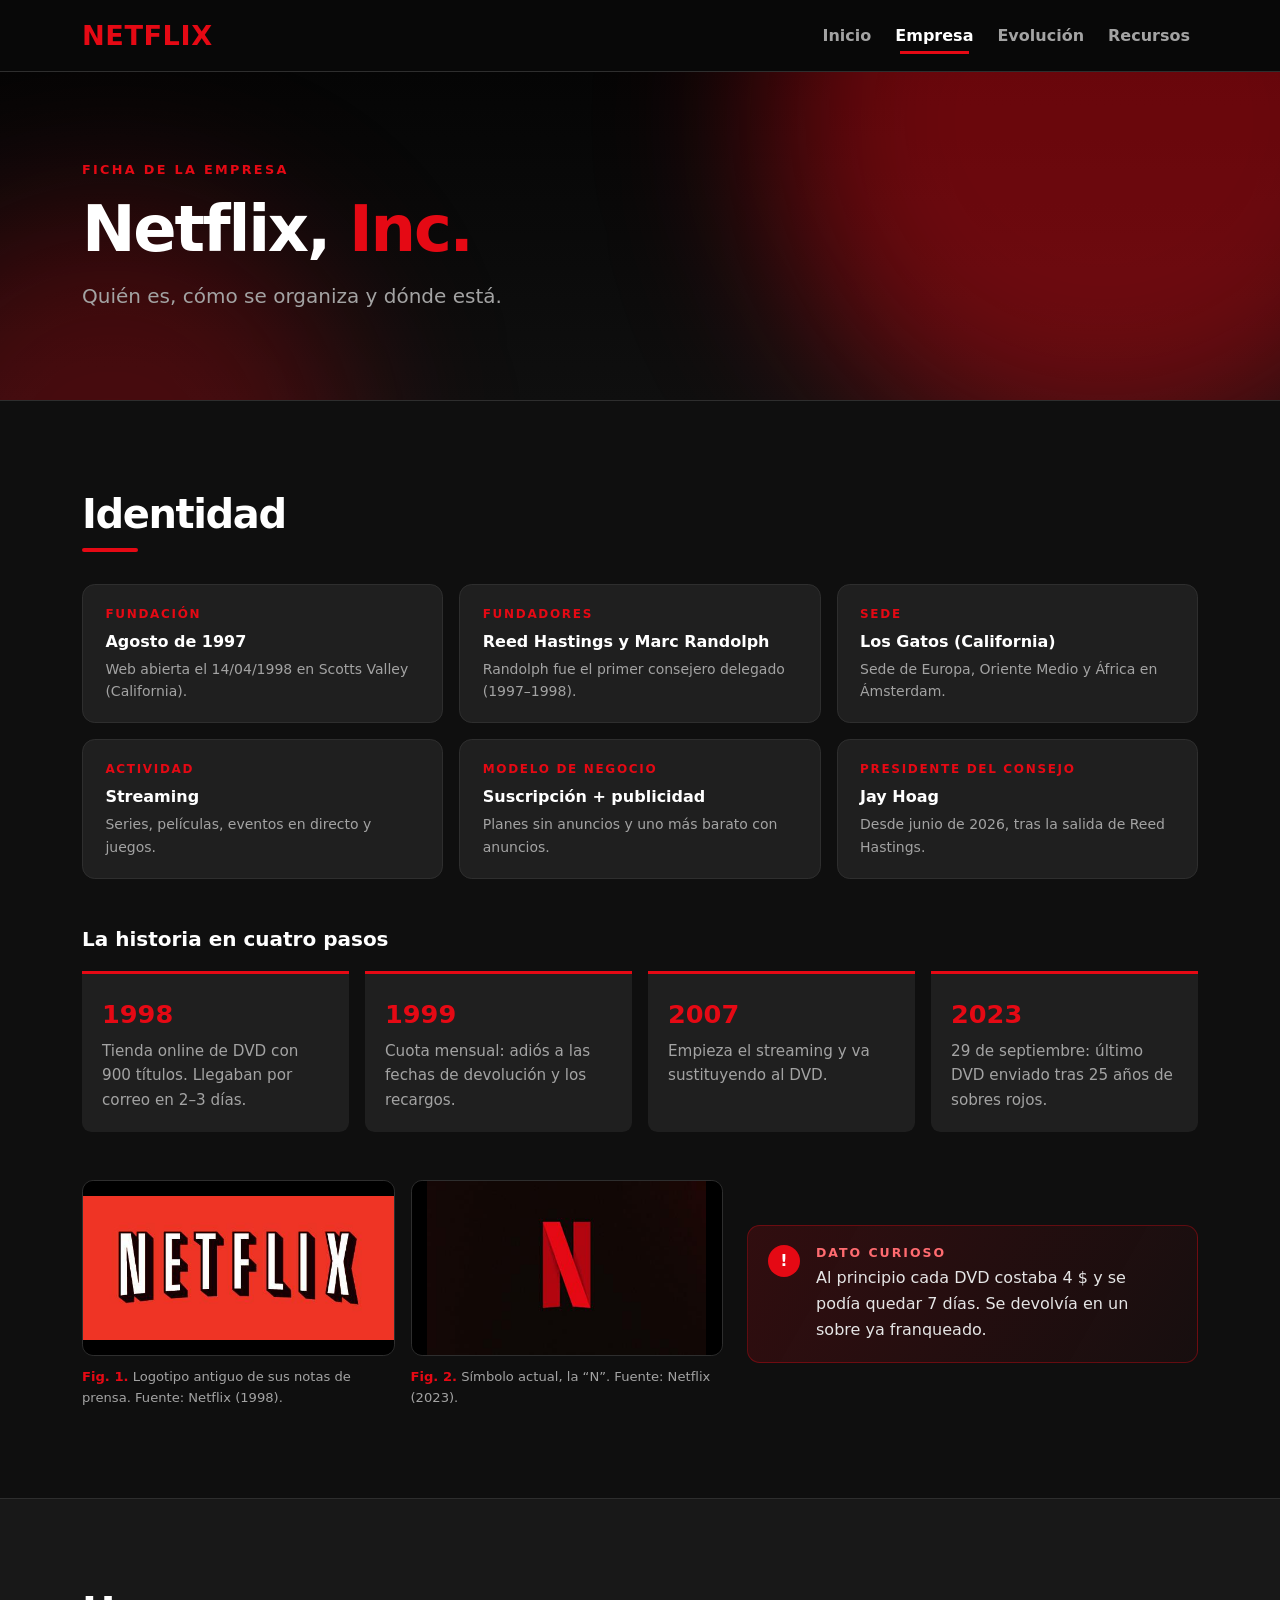
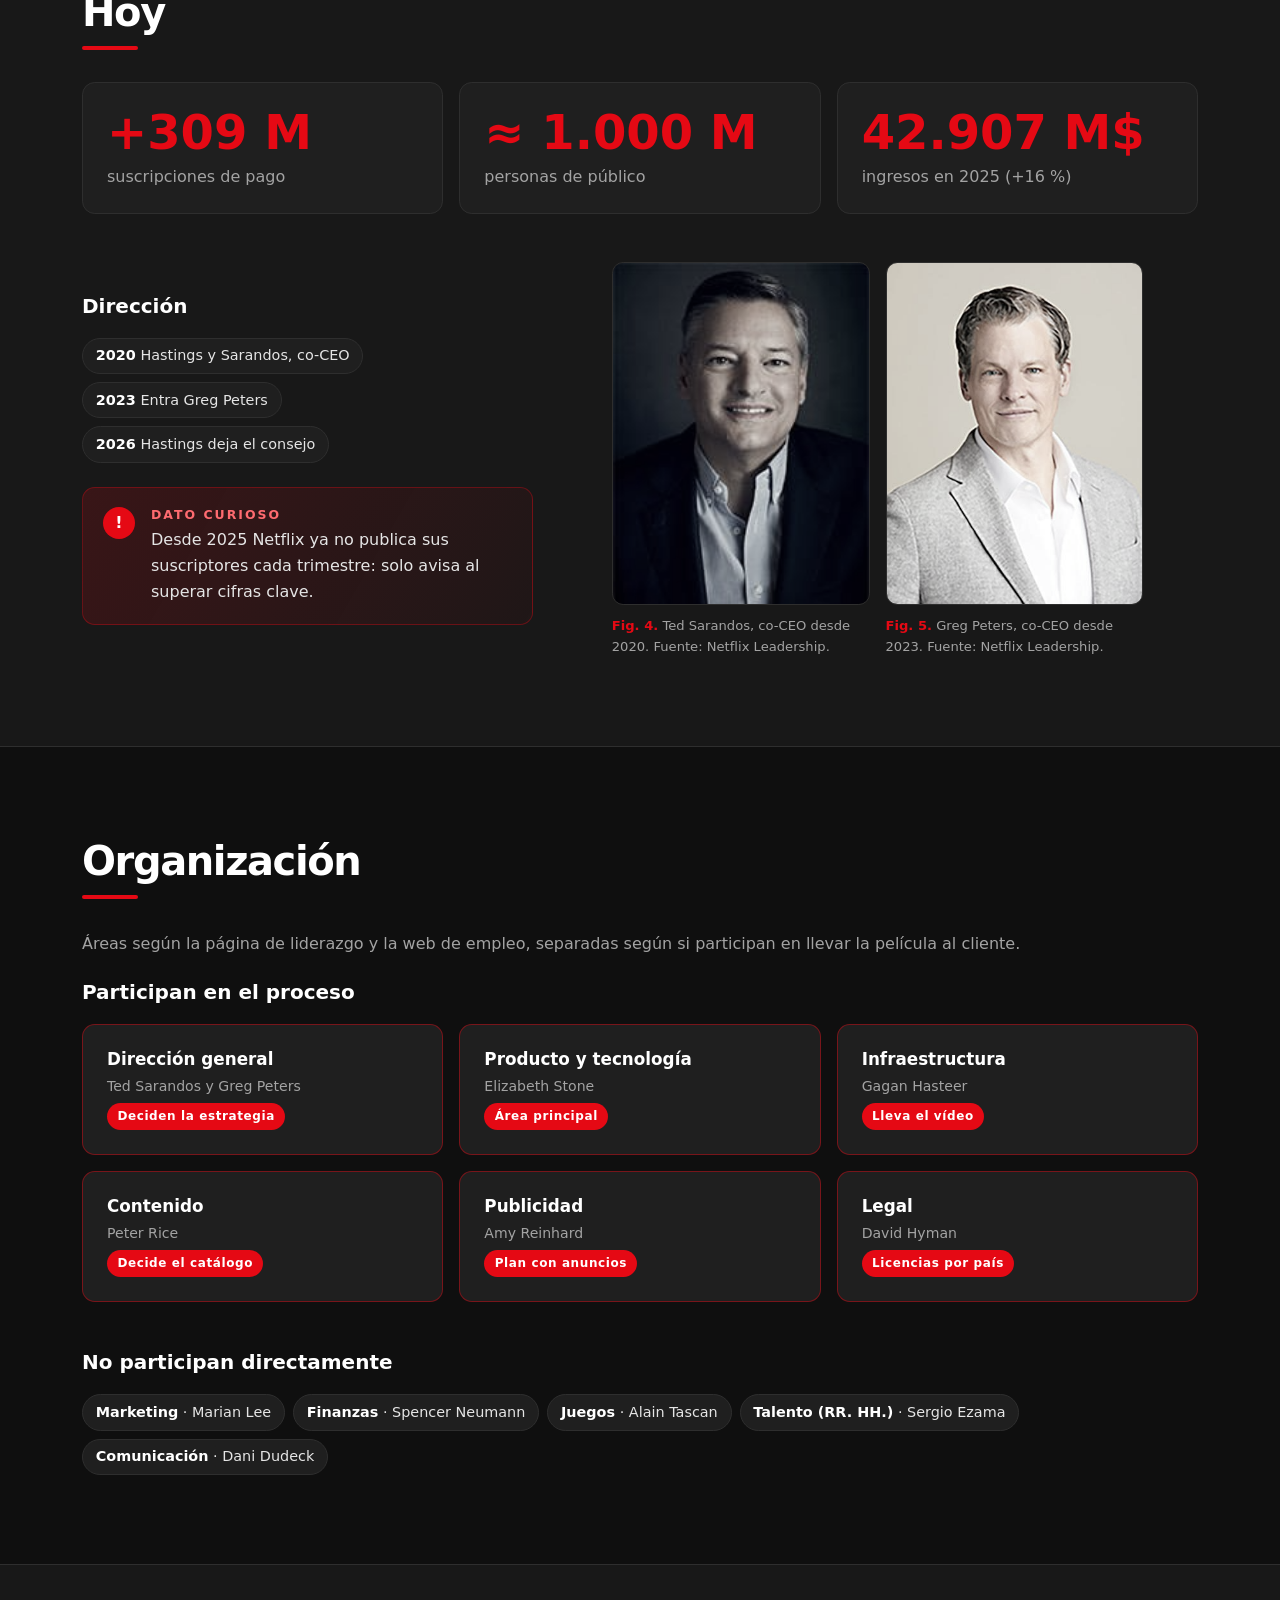
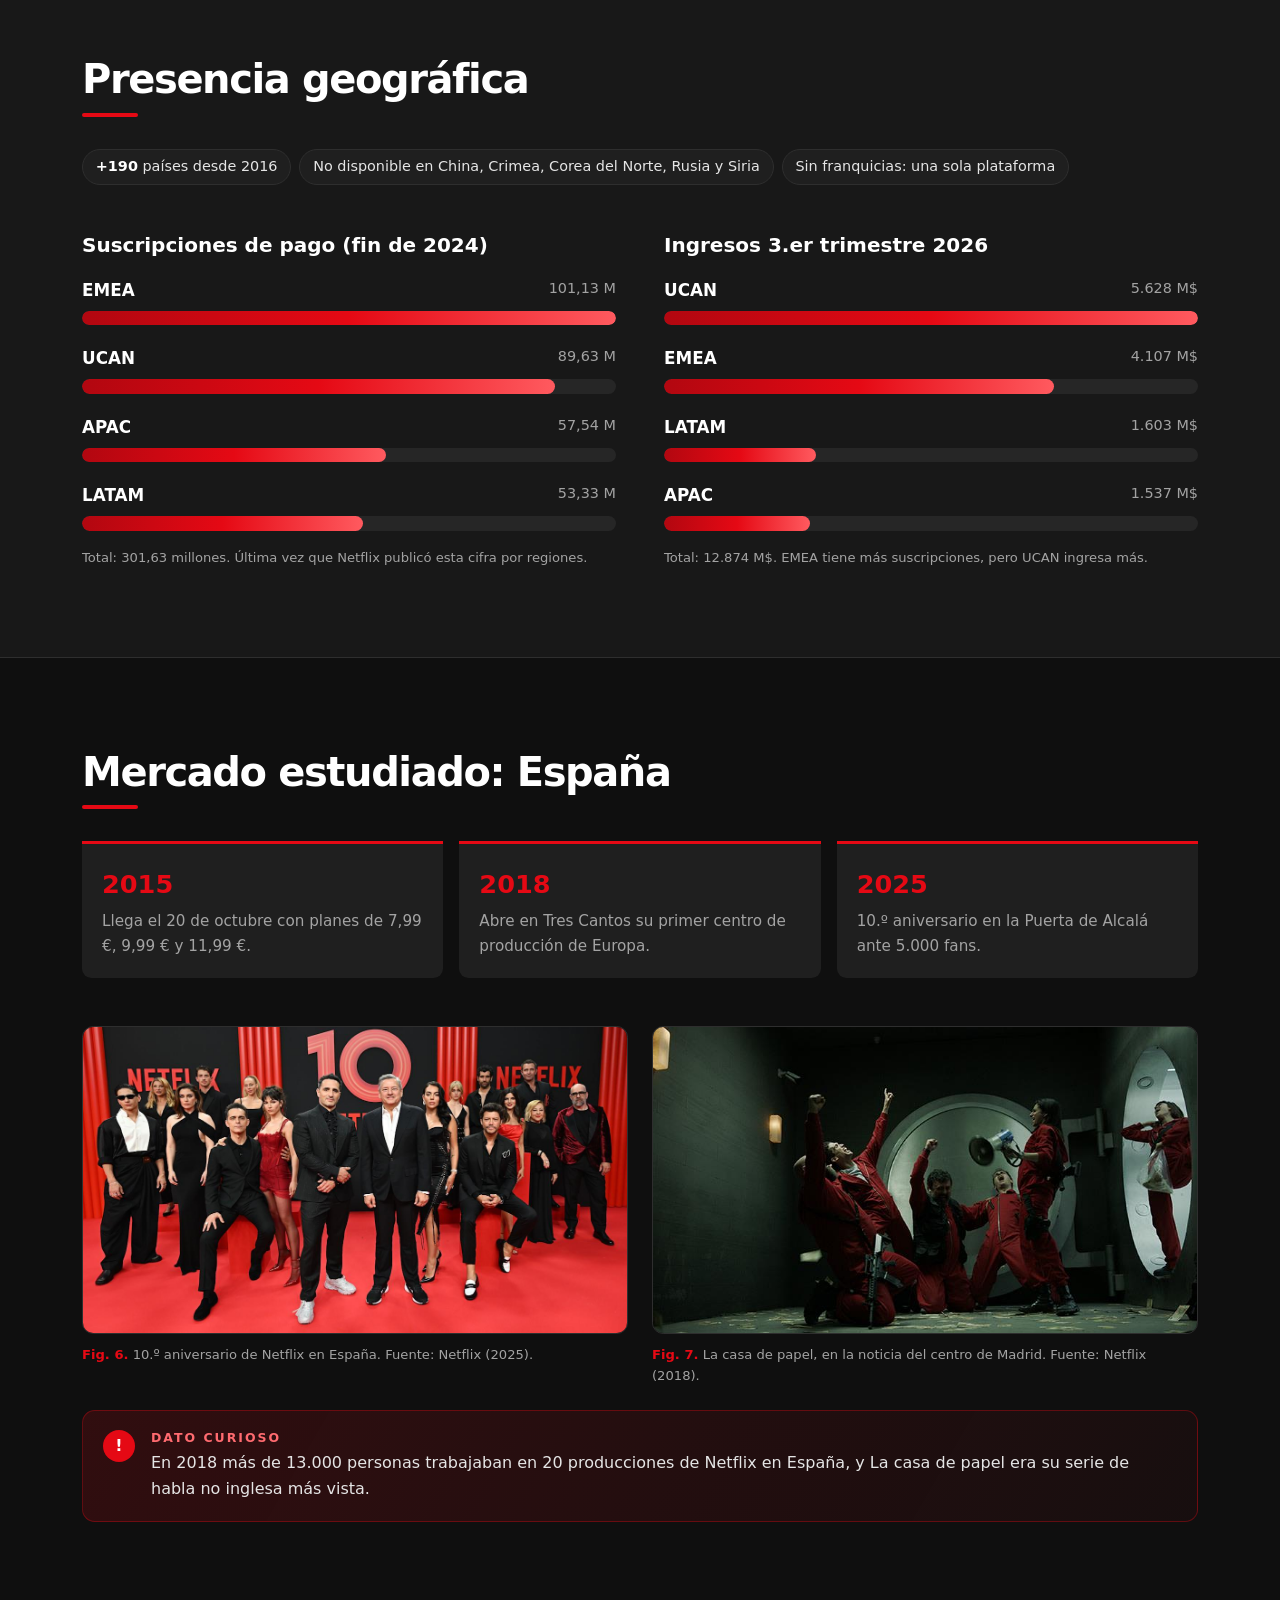
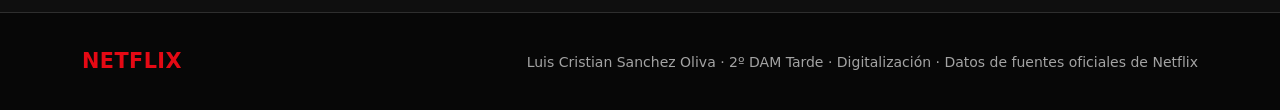
==== empresa.html @ 8fac9ffc "Web estática de Netflix: del DVD al streaming Sustituye la demo por una web de cuatro páginas (Inici" ====
<!doctype html>
<html lang="es" data-bs-theme="dark">
<head>
  <meta charset="utf-8">
  <meta name="viewport" content="width=device-width, initial-scale=1">
  <meta name="description" content="Ficha de la empresa Netflix: identidad, historia, organización y presencia geográfica.">
  <title>Empresa | Netflix: del DVD al streaming</title>
  <link rel="icon" href="data:image/svg+xml,%3Csvg xmlns='http://www.w3.org/2000/svg' viewBox='0 0 32 32'%3E%3Crect width='32' height='32' rx='6' fill='%23141414'/%3E%3Cpath d='M9 5h5l4 12V5h5v22h-5l-4-12v12H9z' fill='%23e50914'/%3E%3C/svg%3E">
  <script>document.documentElement.classList.add("js");</script>
  <link href="https://cdn.jsdelivr.net/npm/bootstrap@5.3.9/dist/css/bootstrap.min.css"
        rel="stylesheet" integrity="sha384-yEPZ7jP9S0QKiUQ0m3jjsO4ProIW7wvR9gXkI7JOGa2XVsw53Yke2bsdkBbjmmiX"
        crossorigin="anonymous">
  <link rel="stylesheet" href="css/style.css">
</head>
<body class="d-flex flex-column min-vh-100">
  <a class="visually-hidden-focusable skip-link" href="#contenido">Saltar al contenido</a>

  <nav class="navbar navbar-expand-md fixed-top site-nav" aria-label="Navegación principal">
    <div class="container">
      <a class="navbar-brand brand" href="index.html">Netflix</a>
      <button class="navbar-toggler" type="button" data-bs-toggle="collapse"
              data-bs-target="#menuPrincipal" aria-controls="menuPrincipal"
              aria-expanded="false" aria-label="Mostrar u ocultar la navegación">
        <span class="navbar-toggler-icon"></span>
      </button>
      <div class="collapse navbar-collapse" id="menuPrincipal">
        <ul class="navbar-nav ms-auto gap-md-2">
          <li class="nav-item"><a class="nav-link" href="index.html">Inicio</a></li>
          <li class="nav-item"><a class="nav-link active" href="empresa.html" aria-current="page">Empresa</a></li>
          <li class="nav-item"><a class="nav-link" href="evolucion.html">Evolución</a></li>
          <li class="nav-item"><a class="nav-link" href="recursos.html">Recursos</a></li>
        </ul>
      </div>
    </div>
  </nav>

  <main id="contenido" tabindex="-1">
    <section class="hero hero-sm" aria-labelledby="titulo-empresa">
      <div class="container">
        <p class="eyebrow mb-3 anim">Ficha de la empresa</p>
        <h1 id="titulo-empresa" class="page-title anim">Netflix, <span>Inc.</span></h1>
        <p class="intro mt-3 mb-0 anim">Quién es, cómo se organiza y dónde está.</p>
      </div>
    </section>

    <section class="section-space" aria-labelledby="titulo-identidad">
      <div class="container">
        <h2 id="titulo-identidad" class="section-title reveal">Identidad</h2>
        <dl class="ficha mb-5">
          <div class="tarjeta reveal"><dt>Fundación</dt><dd>Agosto de 1997<small>Web abierta el 14/04/1998 en Scotts Valley (California).</small></dd></div>
          <div class="tarjeta reveal" style="--d: .08s"><dt>Fundadores</dt><dd>Reed Hastings y Marc Randolph<small>Randolph fue el primer consejero delegado (1997–1998).</small></dd></div>
          <div class="tarjeta reveal" style="--d: .16s"><dt>Sede</dt><dd>Los Gatos (California)<small>Sede de Europa, Oriente Medio y África en Ámsterdam.</small></dd></div>
          <div class="tarjeta reveal"><dt>Actividad</dt><dd>Streaming<small>Series, películas, eventos en directo y juegos.</small></dd></div>
          <div class="tarjeta reveal" style="--d: .08s"><dt>Modelo de negocio</dt><dd>Suscripción + publicidad<small>Planes sin anuncios y uno más barato con anuncios.</small></dd></div>
          <div class="tarjeta reveal" style="--d: .16s"><dt>Presidente del consejo</dt><dd>Jay Hoag<small>Desde junio de 2026, tras la salida de Reed Hastings.</small></dd></div>
        </dl>

        <h3 class="subtitulo reveal">La historia en cuatro pasos</h3>
        <ol class="pasos mb-5">
          <li class="reveal"><span class="anio">1998</span><p>Tienda online de DVD con 900 títulos. Llegaban por correo en 2–3 días.</p></li>
          <li class="reveal" style="--d: .1s"><span class="anio">1999</span><p>Cuota mensual: adiós a las fechas de devolución y los recargos.</p></li>
          <li class="reveal" style="--d: .2s"><span class="anio">2007</span><p>Empieza el streaming y va sustituyendo al DVD.</p></li>
          <li class="reveal" style="--d: .3s"><span class="anio">2023</span><p>29 de septiembre: último DVD enviado tras 25 años de sobres rojos.</p></li>
        </ol>

        <div class="row g-4 align-items-center">
          <div class="col-md-7 reveal izq">
            <div class="row g-3">
              <div class="col-6">
                <figure class="figura contener">
                  <div class="marco"><img src="img/logo-antiguo.jpg" width="554" height="257" alt="Logotipo antiguo de Netflix con letras blancas sobre fondo rojo"></div>
                  <figcaption><strong>Fig. 1.</strong> Logotipo antiguo de sus notas de prensa. Fuente: Netflix (1998).</figcaption>
                </figure>
              </div>
              <div class="col-6">
                <figure class="figura contener">
                  <div class="marco"><img src="img/simbolo-n.jpg" width="480" height="300" alt="Símbolo actual de Netflix: una N roja sobre fondo negro"></div>
                  <figcaption><strong>Fig. 2.</strong> Símbolo actual, la “N”. Fuente: Netflix (2023).</figcaption>
                </figure>
              </div>
            </div>
          </div>
          <div class="col-md-5 reveal der">
            <aside class="dato-curioso" aria-labelledby="titulo-curioso-1">
              <h3 id="titulo-curioso-1">Dato curioso</h3>
              <p>Al principio cada DVD costaba 4 $ y se podía quedar 7 días. Se devolvía en un sobre ya franqueado.</p>
            </aside>
          </div>
        </div>
      </div>
    </section>

    <section class="section-space section-alt" aria-labelledby="titulo-hoy">
      <div class="container">
        <h2 id="titulo-hoy" class="section-title reveal">Hoy</h2>
        <div class="row row-cols-1 row-cols-sm-3 g-3 mb-5">
          <div class="col reveal"><div class="tarjeta"><span class="cifra" data-count="325" data-prefix="+" data-suffix=" M">+325 M</span><p class="cifra-texto">suscripciones de pago</p></div></div>
          <div class="col reveal" style="--d: .1s"><div class="tarjeta"><span class="cifra">≈ 1.000 M</span><p class="cifra-texto">personas de público</p></div></div>
          <div class="col reveal" style="--d: .2s"><div class="tarjeta"><span class="cifra" data-count="45200" data-suffix=" M$">45.200 M$</span><p class="cifra-texto">ingresos en 2025 (+16 %)</p></div></div>
        </div>

        <div class="row g-4 align-items-center">
          <div class="col-lg-5 reveal izq">
            <h3 class="subtitulo">Dirección</h3>
            <ul class="chips my-3">
              <li><strong>2020</strong> Hastings y Sarandos, co-CEO</li>
              <li><strong>2023</strong> Entra Greg Peters</li>
              <li><strong>2026</strong> Hastings deja el consejo</li>
            </ul>
            <aside class="dato-curioso mt-4" aria-labelledby="titulo-curioso-2">
              <h3 id="titulo-curioso-2">Dato curioso</h3>
              <p>Desde 2025 Netflix ya no publica sus suscriptores cada trimestre: solo avisa al superar cifras clave.</p>
            </aside>
          </div>
          <div class="col-lg-7">
            <div class="row g-3 justify-content-center">
              <div class="col-6 col-sm-5 reveal zoom">
                <figure class="figura retrato">
                  <div class="marco"><img src="img/ted-sarandos.jpg" width="180" height="250" alt="Retrato de Ted Sarandos"></div>
                  <figcaption><strong>Fig. 4.</strong> Ted Sarandos, co-CEO desde 2020. Fuente: Netflix Leadership.</figcaption>
                </figure>
              </div>
              <div class="col-6 col-sm-5 reveal zoom" style="--d: .15s">
                <figure class="figura retrato">
                  <div class="marco"><img src="img/greg-peters.jpg" width="400" height="600" alt="Retrato de Greg Peters"></div>
                  <figcaption><strong>Fig. 5.</strong> Greg Peters, co-CEO desde 2023. Fuente: Netflix Leadership.</figcaption>
                </figure>
              </div>
            </div>
          </div>
        </div>
      </div>
    </section>

    <section class="section-space" aria-labelledby="titulo-organizacion">
      <div class="container">
        <h2 id="titulo-organizacion" class="section-title reveal">Organización</h2>
        <p class="texto-suave mb-4 reveal">Áreas según la página de liderazgo y la web de empleo, separadas según si participan en llevar la película al cliente.</p>
        <h3 class="subtitulo reveal">Participan en el proceso</h3>
        <div class="row row-cols-1 row-cols-sm-2 row-cols-lg-3 g-3 mb-5">
          <div class="col reveal"><div class="tarjeta area participa"><h3>Dirección general</h3><p class="persona">Ted Sarandos y Greg Peters</p><span class="badge-si">Deciden la estrategia</span></div></div>
          <div class="col reveal" style="--d: .08s"><div class="tarjeta area participa"><h3>Producto y tecnología</h3><p class="persona">Elizabeth Stone</p><span class="badge-si">Área principal</span></div></div>
          <div class="col reveal" style="--d: .16s"><div class="tarjeta area participa"><h3>Infraestructura</h3><p class="persona">Gagan Hasteer</p><span class="badge-si">Lleva el vídeo</span></div></div>
          <div class="col reveal"><div class="tarjeta area participa"><h3>Contenido</h3><p class="persona">Peter Rice</p><span class="badge-si">Decide el catálogo</span></div></div>
          <div class="col reveal" style="--d: .08s"><div class="tarjeta area participa"><h3>Publicidad</h3><p class="persona">Amy Reinhard</p><span class="badge-si">Plan con anuncios</span></div></div>
          <div class="col reveal" style="--d: .16s"><div class="tarjeta area participa"><h3>Legal</h3><p class="persona">David Hyman</p><span class="badge-si">Licencias por país</span></div></div>
        </div>
        <h3 class="subtitulo reveal">No participan directamente</h3>
        <ul class="chips reveal">
          <li><strong>Marketing</strong> · Marian Lee</li>
          <li><strong>Finanzas</strong> · Spencer Neumann</li>
          <li><strong>Juegos</strong> · Alain Tascan</li>
          <li><strong>Talento (RR. HH.)</strong> · Sergio Ezama</li>
          <li><strong>Comunicación</strong> · Dani Dudeck</li>
        </ul>
      </div>
    </section>

    <section class="section-space section-alt" aria-labelledby="titulo-presencia">
      <div class="container">
        <h2 id="titulo-presencia" class="section-title reveal">Presencia geográfica</h2>
        <ul class="chips mb-5 reveal">
          <li><strong>+190</strong> países desde 2016</li>
          <li>No disponible en China, Crimea, Corea del Norte, Rusia y Siria</li>
          <li>Sin franquicias: una sola plataforma</li>
        </ul>

        <div class="row g-5">
          <div class="col-lg-6 reveal">
            <h3 class="subtitulo">Suscripciones de pago (fin de 2024)</h3>
            <div class="barras">
              <div><div class="barra-top"><strong>EMEA</strong><span>101,13 M</span></div><div class="barra"><span class="barra-fill" style="--w: 100%"></span></div></div>
              <div><div class="barra-top"><strong>UCAN</strong><span>89,63 M</span></div><div class="barra"><span class="barra-fill" style="--w: 88.6%"></span></div></div>
              <div><div class="barra-top"><strong>APAC</strong><span>57,54 M</span></div><div class="barra"><span class="barra-fill" style="--w: 56.9%"></span></div></div>
              <div><div class="barra-top"><strong>LATAM</strong><span>53,33 M</span></div><div class="barra"><span class="barra-fill" style="--w: 52.7%"></span></div></div>
            </div>
            <p class="leyenda mt-3 mb-0">Total: 301,63 millones. Última vez que Netflix publicó esta cifra por regiones.</p>
          </div>
          <div class="col-lg-6 reveal" style="--d: .15s">
            <h3 class="subtitulo">Ingresos 3.er trimestre 2026</h3>
            <div class="barras">
              <div><div class="barra-top"><strong>UCAN</strong><span>5.628 M$</span></div><div class="barra"><span class="barra-fill" style="--w: 100%"></span></div></div>
              <div><div class="barra-top"><strong>EMEA</strong><span>4.107 M$</span></div><div class="barra"><span class="barra-fill" style="--w: 73%"></span></div></div>
              <div><div class="barra-top"><strong>LATAM</strong><span>1.603 M$</span></div><div class="barra"><span class="barra-fill" style="--w: 28.5%"></span></div></div>
              <div><div class="barra-top"><strong>APAC</strong><span>1.537 M$</span></div><div class="barra"><span class="barra-fill" style="--w: 27.3%"></span></div></div>
            </div>
            <p class="leyenda mt-3 mb-0">Total: 12.874 M$. EMEA tiene más suscripciones, pero UCAN ingresa más.</p>
          </div>
        </div>
      </div>
    </section>

    <section class="section-space" aria-labelledby="titulo-espana">
      <div class="container">
        <h2 id="titulo-espana" class="section-title reveal">Mercado estudiado: España</h2>
        <ol class="pasos mb-5">
          <li class="reveal"><span class="anio">2015</span><p>Llega el 20 de octubre con planes de 7,99 €, 9,99 € y 11,99 €.</p></li>
          <li class="reveal" style="--d: .1s"><span class="anio">2018</span><p>Abre en Tres Cantos su primer centro de producción de Europa.</p></li>
          <li class="reveal" style="--d: .2s"><span class="anio">2025</span><p>10.º aniversario en la Puerta de Alcalá ante 5.000 fans.</p></li>
        </ol>
        <div class="row g-4">
          <div class="col-md-6 reveal izq">
            <figure class="figura">
              <div class="marco"><img src="img/aniversario-espana.jpg" width="1200" height="773" alt="Reparto de series españolas de Netflix posando ante un gran número 10 rojo"></div>
              <figcaption><strong>Fig. 6.</strong> 10.º aniversario de Netflix en España. Fuente: Netflix (2025).</figcaption>
            </figure>
          </div>
          <div class="col-md-6 reveal der">
            <figure class="figura">
              <div class="marco"><img src="img/casa-de-papel.jpg" width="750" height="422" alt="Escena de La casa de papel con los atracadores con mono rojo ante la cámara acorazada"></div>
              <figcaption><strong>Fig. 7.</strong> La casa de papel, en la noticia del centro de Madrid. Fuente: Netflix (2018).</figcaption>
            </figure>
          </div>
        </div>
        <aside class="dato-curioso mt-4 reveal zoom" aria-labelledby="titulo-curioso-3">
          <h3 id="titulo-curioso-3">Dato curioso</h3>
          <p>En 2018 más de 13.000 personas trabajaban en 20 producciones de Netflix en España, y La casa de papel era su serie de habla no inglesa más vista.</p>
        </aside>
      </div>
    </section>
  </main>

  <footer class="site-footer mt-auto">
    <div class="container d-flex flex-wrap align-items-center justify-content-between gap-2">
      <span class="brand">Netflix</span>
      <small>Luis Cristian Sanchez Oliva · 2º DAM Tarde · Digitalización · Datos de fuentes oficiales de Netflix</small>
    </div>
  </footer>

  <script src="https://cdn.jsdelivr.net/npm/bootstrap@5.3.9/dist/js/bootstrap.bundle.min.js"
          integrity="sha384-WyOxWvTyr1QaMPfiPJSv76iReVthorl5uWlFtZPyK0IEB0hGzo9y5Bp9mYanr8Bu"
          crossorigin="anonymous"></script>
  <script src="js/main.js"></script>
</body>
</html>
---- css/style.css ----
:root {
  --rojo: #e50914;
  --rojo-oscuro: #b20710;
  --rojo-suave: rgb(229 9 20 / 14%);
  --fondo: #0f0f0f;
  --fondo-alto: #181818;
  --fondo-tarjeta: #1f1f1f;
  --borde: #2e2e2e;
  --texto: #e5e5e5;
  --texto-suave: #a3a3a3;
  --nav-height: 4.5rem;
  --ease: cubic-bezier(.2, .7, .2, 1);
}

[data-bs-theme="dark"] {
  --bs-body-bg: var(--fondo);
  --bs-body-color: var(--texto);
  --bs-border-color: var(--borde);
  --bs-link-color-rgb: 255, 92, 99;
  --bs-link-hover-color-rgb: 255, 150, 155;
}

html {
  scroll-padding-top: calc(var(--nav-height) + 1rem);
  scroll-behavior: smooth;
}

body {
  padding-top: var(--nav-height);
  overflow-x: hidden;
  background: var(--fondo);
  color: var(--texto);
  font-family: system-ui, -apple-system, "Segoe UI", Roboto, "Helvetica Neue", Arial, sans-serif;
  font-size: 1rem;
  line-height: 1.6;
}

.subtitulo {
  margin-bottom: 1.25rem;
  color: #fff;
  font-size: 1.25rem;
  font-weight: 800;
}

.texto-suave {
  color: var(--texto-suave);
}

:focus-visible {
  outline: 3px solid var(--rojo);
  outline-offset: 3px;
}

.skip-link {
  position: fixed;
  z-index: 1040;
  top: .5rem;
  left: .5rem;
  padding: .5rem 1rem;
  background: var(--rojo);
  color: #fff;
}

.site-nav {
  min-height: var(--nav-height);
  background: rgb(8 8 8 / 85%);
  backdrop-filter: blur(10px);
  border-bottom: 1px solid var(--borde);
}

.brand {
  color: var(--rojo);
  font-size: 1.7rem;
  font-weight: 900;
  letter-spacing: .02em;
  text-transform: uppercase;
  transition: transform .2s var(--ease);
}

.brand:hover,
.brand:focus {
  color: var(--rojo);
  transform: scale(1.05);
}

.site-nav .nav-link {
  position: relative;
  padding: .5rem .8rem;
  color: var(--texto-suave);
  font-weight: 600;
  transition: color .2s ease;
}

.site-nav .nav-link::after {
  content: "";
  position: absolute;
  left: .8rem;
  right: .8rem;
  bottom: .15rem;
  height: 3px;
  background: var(--rojo);
  transform: scaleX(0);
  transform-origin: left;
  transition: transform .3s var(--ease);
}

.site-nav .nav-link:hover,
.site-nav .nav-link.active {
  color: #fff;
}

.site-nav .nav-link:hover::after,
.site-nav .nav-link.active::after {
  transform: scaleX(1);
}

.hero {
  position: relative;
  overflow: hidden;
  padding-block: clamp(4rem, 10vw, 8rem);
  background: linear-gradient(180deg, #050505, var(--fondo));
  border-bottom: 1px solid var(--borde);
  isolation: isolate;
}

.hero::before,
.hero::after {
  content: "";
  position: absolute;
  z-index: -1;
  border-radius: 50%;
  filter: blur(80px);
  animation: flotar 14s ease-in-out infinite alternate;
}

.hero::before {
  width: 42rem;
  height: 42rem;
  top: -18rem;
  right: -10rem;
  background: rgb(229 9 20 / 45%);
}

.hero::after {
  width: 30rem;
  height: 30rem;
  bottom: -18rem;
  left: -8rem;
  background: rgb(178 7 16 / 35%);
  animation-delay: -7s;
}

@keyframes flotar {
  from { transform: translate(0, 0) scale(1); }
  to { transform: translate(-4rem, 3rem) scale(1.15); }
}

.hero-sm {
  padding-block: clamp(3rem, 7vw, 5.5rem);
}

.hero .anim {
  opacity: 0;
  animation: subir .9s var(--ease) forwards;
}

.hero .anim:nth-child(2) { animation-delay: .12s; }
.hero .anim:nth-child(3) { animation-delay: .24s; }
.hero .anim:nth-child(4) { animation-delay: .36s; }
.hero .anim:nth-child(5) { animation-delay: .48s; }

@keyframes subir {
  from { opacity: 0; transform: translateY(28px); }
  to { opacity: 1; transform: none; }
}

.eyebrow {
  color: var(--rojo);
  font-size: .8rem;
  font-weight: 800;
  letter-spacing: .18em;
  text-transform: uppercase;
}

.hero-title,
.page-title,
.section-title {
  color: #fff;
  font-weight: 900;
  letter-spacing: -.035em;
}

.hero-title {
  max-width: 13ch;
  margin: 0;
  font-size: clamp(2.8rem, 7vw, 5.6rem);
  line-height: 1;
}

.hero-title span,
.page-title span {
  color: var(--rojo);
}

.page-title {
  font-size: clamp(2.3rem, 5.5vw, 4rem);
  line-height: 1.05;
}

.section-title {
  margin-bottom: 2rem;
  font-size: clamp(1.7rem, 3.4vw, 2.5rem);
}

.section-title::after {
  content: "";
  display: block;
  width: 3.5rem;
  height: 4px;
  margin-top: .6rem;
  border-radius: 2px;
  background: var(--rojo);
}

.intro {
  max-width: 46ch;
  color: var(--texto-suave);
  font-size: clamp(1.05rem, 1.8vw, 1.25rem);
}

.pregunta {
  max-width: 34ch;
  padding-left: 1rem;
  border-left: 4px solid var(--rojo);
  color: #fff;
  font-size: clamp(1.1rem, 2vw, 1.35rem);
  font-weight: 700;
}

.hero-media {
  position: relative;
  overflow: hidden;
  border-radius: .9rem;
  border: 1px solid var(--borde);
  box-shadow: 0 30px 60px rgb(0 0 0 / 60%);
  transform: perspective(1000px) rotateY(-8deg) rotateX(3deg);
  transition: transform .6s var(--ease);
}

.hero-media:hover {
  transform: perspective(1000px) rotateY(0) rotateX(0) scale(1.02);
}

.hero-media img {
  display: block;
  width: 100%;
  height: auto;
  aspect-ratio: 4 / 3;
  object-fit: cover;
}

.btn-netflix {
  --bs-btn-color: #fff;
  --bs-btn-bg: var(--rojo);
  --bs-btn-border-color: var(--rojo);
  --bs-btn-hover-color: #fff;
  --bs-btn-hover-bg: var(--rojo-oscuro);
  --bs-btn-hover-border-color: var(--rojo-oscuro);
  --bs-btn-active-color: #fff;
  --bs-btn-active-bg: var(--rojo-oscuro);
  --bs-btn-active-border-color: var(--rojo-oscuro);
  --bs-btn-focus-shadow-rgb: 229, 9, 20;
  --bs-btn-font-weight: 700;
  padding: .75rem 1.35rem;
  transition: transform .2s var(--ease), box-shadow .2s ease, background-color .2s ease;
}

.btn-netflix:hover {
  transform: translateY(-2px);
  box-shadow: 0 10px 30px rgb(229 9 20 / 45%);
}

.btn-outline-claro {
  --bs-btn-color: #fff;
  --bs-btn-border-color: rgb(255 255 255 / 40%);
  --bs-btn-hover-color: #000;
  --bs-btn-hover-bg: #fff;
  --bs-btn-hover-border-color: #fff;
  --bs-btn-active-color: #000;
  --bs-btn-active-bg: #fff;
  --bs-btn-font-weight: 700;
  padding: .75rem 1.35rem;
}

.section-space {
  padding-block: clamp(3.5rem, 7vw, 6rem);
}

.section-alt {
  background: var(--fondo-alto);
  border-block: 1px solid var(--borde);
}

.js .reveal {
  opacity: 0;
  transform: translateY(40px);
  transition: opacity .8s var(--ease), transform .8s var(--ease);
  transition-delay: var(--d, 0s);
}

.js .reveal.izq { transform: translateX(-50px); }
.js .reveal.der { transform: translateX(50px); }
.js .reveal.zoom { transform: scale(.92); }

.js .reveal.visible {
  opacity: 1;
  transform: none;
}

.tarjeta {
  position: relative;
  height: 100%;
  padding: 1.5rem;
  overflow: hidden;
  border: 1px solid var(--borde);
  border-radius: .8rem;
  background: var(--fondo-tarjeta);
  transition: transform .35s var(--ease), border-color .35s ease, box-shadow .35s ease;
}

.tarjeta::before {
  content: "";
  position: absolute;
  inset: 0;
  background: radial-gradient(circle at 0% 0%, rgb(229 9 20 / 18%), transparent 60%);
  opacity: 0;
  transition: opacity .35s ease;
}

.tarjeta:hover {
  transform: translateY(-6px);
  border-color: rgb(229 9 20 / 70%);
  box-shadow: 0 18px 40px rgb(0 0 0 / 45%);
}

.tarjeta:hover::before {
  opacity: 1;
}

.tarjeta > * {
  position: relative;
}

.tarjeta h3 {
  margin-bottom: .5rem;
  color: #fff;
  font-size: 1.15rem;
  font-weight: 800;
}

.tarjeta p {
  color: var(--texto-suave);
}

.tarjeta-link {
  color: #fff;
  font-weight: 700;
  text-decoration: none;
}

.tarjeta-link span {
  display: inline-block;
  transition: transform .25s var(--ease);
}

.tarjeta:hover .tarjeta-link span {
  transform: translateX(6px);
}

.cifra {
  display: block;
  color: var(--rojo);
  font-size: clamp(2.1rem, 4vw, 3rem);
  font-weight: 900;
  line-height: 1.05;
  font-variant-numeric: tabular-nums;
}

.cifra-texto {
  margin: .4rem 0 0;
  color: var(--texto-suave);
}

.dato-curioso {
  position: relative;
  padding: 1.25rem 1.5rem 1.25rem 4.25rem;
  border: 1px solid rgb(229 9 20 / 35%);
  border-radius: .8rem;
  background: linear-gradient(120deg, rgb(229 9 20 / 16%), rgb(229 9 20 / 4%));
}

.dato-curioso::before {
  content: "!";
  position: absolute;
  left: 1.25rem;
  top: 1.2rem;
  display: grid;
  place-items: center;
  width: 2rem;
  height: 2rem;
  border-radius: 50%;
  background: var(--rojo);
  color: #fff;
  font-weight: 900;
  animation: latido 2.4s ease-in-out infinite;
}

@keyframes latido {
  0%, 100% { transform: scale(1); }
  50% { transform: scale(1.08); }
}

.dato-curioso h3,
.dato-curioso h4 {
  margin-bottom: .3rem;
  color: #ff6b70;
  font-size: .78rem;
  font-weight: 800;
  letter-spacing: .16em;
  text-transform: uppercase;
}

.dato-curioso p {
  margin: 0;
}

.chips {
  display: flex;
  flex-wrap: wrap;
  gap: .5rem;
  margin: 0;
  padding: 0;
  list-style: none;
}

.chips li {
  padding: .35rem .8rem;
  border: 1px solid var(--borde);
  border-radius: 999px;
  background: var(--fondo-tarjeta);
  color: var(--texto);
  font-size: .9rem;
}

.chips strong {
  color: #fff;
}

.ficha {
  display: grid;
  grid-template-columns: 1fr;
  gap: 1rem;
}

@media (min-width: 576px) {
  .ficha {
    grid-template-columns: repeat(2, 1fr);
  }
}

@media (min-width: 992px) {
  .ficha {
    grid-template-columns: repeat(3, 1fr);
  }
}

.ficha .tarjeta {
  padding: 1.25rem 1.4rem;
}

.ficha dt {
  margin-bottom: .3rem;
  color: var(--rojo);
  font-size: .75rem;
  font-weight: 800;
  letter-spacing: .14em;
  text-transform: uppercase;
}

.ficha dd {
  margin: 0;
  color: #fff;
  font-weight: 600;
}

.ficha dd small {
  display: block;
  margin-top: .2rem;
  color: var(--texto-suave);
  font-weight: 400;
}

.pasos {
  display: grid;
  grid-template-columns: repeat(auto-fit, minmax(12rem, 1fr));
  gap: 1rem;
  margin: 0;
  padding: 0;
  list-style: none;
  counter-reset: paso;
}

.pasos li {
  position: relative;
  padding: 1.25rem;
  border-top: 3px solid var(--rojo);
  border-radius: 0 0 .6rem .6rem;
  background: var(--fondo-tarjeta);
}

.pasos .anio {
  display: block;
  color: var(--rojo);
  font-size: 1.6rem;
  font-weight: 900;
}

.pasos li p {
  margin: .25rem 0 0;
  color: var(--texto-suave);
  font-size: .95rem;
}

.figura {
  margin: 0;
}

.figura .marco {
  overflow: hidden;
  border-radius: .7rem;
  border: 1px solid var(--borde);
}

.figura img {
  display: block;
  width: 100%;
  height: auto;
  aspect-ratio: 16 / 9;
  object-fit: cover;
  background: #000;
  transition: transform .8s var(--ease), filter .5s ease;
}

.figura:hover img {
  transform: scale(1.06);
}

.figura-centrada {
  max-width: 40rem;
  margin-inline: auto;
}

.figura.contener img {
  object-fit: contain;
}

.figura.retrato img {
  aspect-ratio: 3 / 4;
  object-position: top;
}

.figura figcaption {
  margin-top: .6rem;
  color: var(--texto-suave);
  font-size: .82rem;
}

.figura figcaption strong {
  color: var(--rojo);
}

.figura.retrato img {
  filter: grayscale(.6);
}

.figura.retrato:hover img {
  filter: none;
}

.figura.arriba img {
  object-position: center 15%;
}

.leyenda strong {
  color: var(--rojo);
}

.area {
  display: flex;
  flex-direction: column;
  gap: .35rem;
}

.area h3 {
  margin: 0;
  font-size: 1.05rem;
  font-weight: 800;
}

.area .persona {
  margin: 0;
  color: var(--texto-suave);
  font-size: .88rem;
}

.badge-si,
.badge-no {
  align-self: flex-start;
  margin-top: auto;
  padding: .25rem .65rem;
  border-radius: 999px;
  font-size: .75rem;
  font-weight: 800;
  letter-spacing: .05em;
}

.badge-si {
  background: var(--rojo);
  color: #fff;
}

.badge-no {
  background: #2c2c2c;
  color: var(--texto-suave);
}

.area.participa {
  border-color: rgb(229 9 20 / 45%);
}

.barras {
  display: grid;
  gap: 1.25rem;
}

.barra-top {
  display: flex;
  flex-wrap: wrap;
  justify-content: space-between;
  gap: .25rem 1rem;
  margin-bottom: .45rem;
}

.barra-top strong {
  color: #fff;
  font-size: 1.05rem;
}

.barra-top span {
  color: var(--texto-suave);
  font-size: .9rem;
}

.barra {
  height: .9rem;
  overflow: hidden;
  border-radius: 999px;
  background: #262626;
}

.barra-fill {
  display: block;
  height: 100%;
  width: 0;
  border-radius: inherit;
  background: linear-gradient(90deg, var(--rojo-oscuro), var(--rojo), #ff5a5f);
  transition: width 1.6s var(--ease);
}

html:not(.js) .barra-fill,
.visible .barra-fill {
  width: var(--w);
}

.leyenda {
  color: var(--texto-suave);
  font-size: .82rem;
}

.video-card {
  display: flex;
  align-items: center;
  gap: 1.5rem;
  padding: 1.75rem;
  border: 1px solid rgb(229 9 20 / 45%);
  border-radius: .9rem;
  background: linear-gradient(120deg, rgb(229 9 20 / 25%), var(--fondo-tarjeta) 60%);
  color: var(--texto);
  text-decoration: none;
  transition: transform .3s var(--ease), box-shadow .3s ease;
}

.video-card:hover {
  transform: translateY(-4px);
  box-shadow: 0 18px 45px rgb(229 9 20 / 25%);
  color: #fff;
}

.play {
  flex: none;
  display: grid;
  place-items: center;
  width: 4.5rem;
  height: 4.5rem;
  padding-left: .25rem;
  border-radius: 50%;
  background: var(--rojo);
  color: #fff;
  font-size: 1.6rem;
  animation: latido 2.4s ease-in-out infinite;
}

.galeria {
  display: grid;
  grid-template-columns: repeat(2, 1fr);
  gap: 1.25rem 1rem;
}

@media (min-width: 992px) {
  .galeria {
    grid-template-columns: repeat(5, 1fr);
  }
}

.galeria .figura .marco {
  position: relative;
}

.galeria img {
  aspect-ratio: 4 / 3;
}

.galeria .figura .marco::after {
  content: attr(data-sitio);
  position: absolute;
  left: 0;
  right: 0;
  bottom: 0;
  padding: 1.5rem .9rem .7rem;
  background: linear-gradient(transparent, rgb(0 0 0 / 85%));
  color: #fff;
  font-size: .85rem;
  font-weight: 700;
  transform: translateY(100%);
  transition: transform .35s var(--ease);
}

.galeria .figura:hover .marco::after {
  transform: none;
}

.fuentes {
  display: grid;
  grid-template-columns: 1fr;
  gap: .75rem;
  margin: 0;
  padding: 0;
  list-style: none;
  counter-reset: fuente;
}

@media (min-width: 768px) {
  .fuentes {
    grid-template-columns: repeat(2, 1fr);
  }
}

.fuentes li {
  counter-increment: fuente;
  display: flex;
  gap: .9rem;
  align-items: flex-start;
  padding: 1rem;
  border: 1px solid var(--borde);
  border-radius: .7rem;
  background: var(--fondo-tarjeta);
  transition: border-color .25s ease;
}

.fuentes li:hover {
  border-color: rgb(229 9 20 / 60%);
}

.fuentes li::before {
  content: counter(fuente);
  flex: none;
  display: grid;
  place-items: center;
  width: 2rem;
  height: 2rem;
  border-radius: .5rem;
  background: var(--rojo-suave);
  color: var(--rojo);
  font-weight: 900;
}

.fuentes a {
  display: block;
  color: #fff;
  font-weight: 700;
  text-decoration: none;
}

.fuentes a:hover {
  color: #ff8a8f;
}

.fuentes span {
  display: block;
  color: var(--texto-suave);
  font-size: .83rem;
}

.ideas {
  display: grid;
  grid-template-columns: repeat(auto-fit, minmax(16rem, 1fr));
  gap: 1rem;
  counter-reset: idea;
}

.ideas .tarjeta {
  counter-increment: idea;
}

.ideas .tarjeta::after {
  content: "0" counter(idea);
  position: absolute;
  top: .5rem;
  right: 1rem;
  color: rgb(255 255 255 / 6%);
  font-size: 4rem;
  font-weight: 900;
  line-height: 1;
}

.marquee {
  overflow: hidden;
  padding-block: 1.1rem;
  border-block: 1px solid var(--borde);
  background: #0a0a0a;
  white-space: nowrap;
  mask-image: linear-gradient(90deg, transparent, #000 10%, #000 90%, transparent);
}

.marquee-pista {
  display: inline-flex;
  gap: 3rem;
  padding-right: 3rem;
  animation: desplazar 32s linear infinite;
}

.marquee-pista span {
  color: var(--texto-suave);
  font-size: 1.1rem;
  font-weight: 800;
  letter-spacing: .08em;
  text-transform: uppercase;
}

.marquee-pista span b {
  color: var(--rojo);
}

@keyframes desplazar {
  to { transform: translateX(-50%); }
}

.site-footer {
  padding-block: 2rem;
  border-top: 1px solid var(--borde);
  background: #070707;
  color: var(--texto-suave);
}

.site-footer .brand {
  font-size: 1.3rem;
}

@media (prefers-reduced-motion: reduce) {
  *,
  *::before,
  *::after {
    animation-duration: .01ms !important;
    animation-iteration-count: 1 !important;
    transition-duration: .01ms !important;
    scroll-behavior: auto !important;
  }

  .hero .anim {
    opacity: 1;
  }

  .js .reveal {
    opacity: 1;
    transform: none;
  }
}

.figura .pie {
  display: block;
  margin-top: .6rem;
  color: var(--texto-suave);
  font-size: .82rem;
}

.figura .pie strong {
  color: var(--rojo);
}

.js .reveal.listo {
  transition: transform .35s var(--ease), border-color .35s ease, box-shadow .35s ease;
}
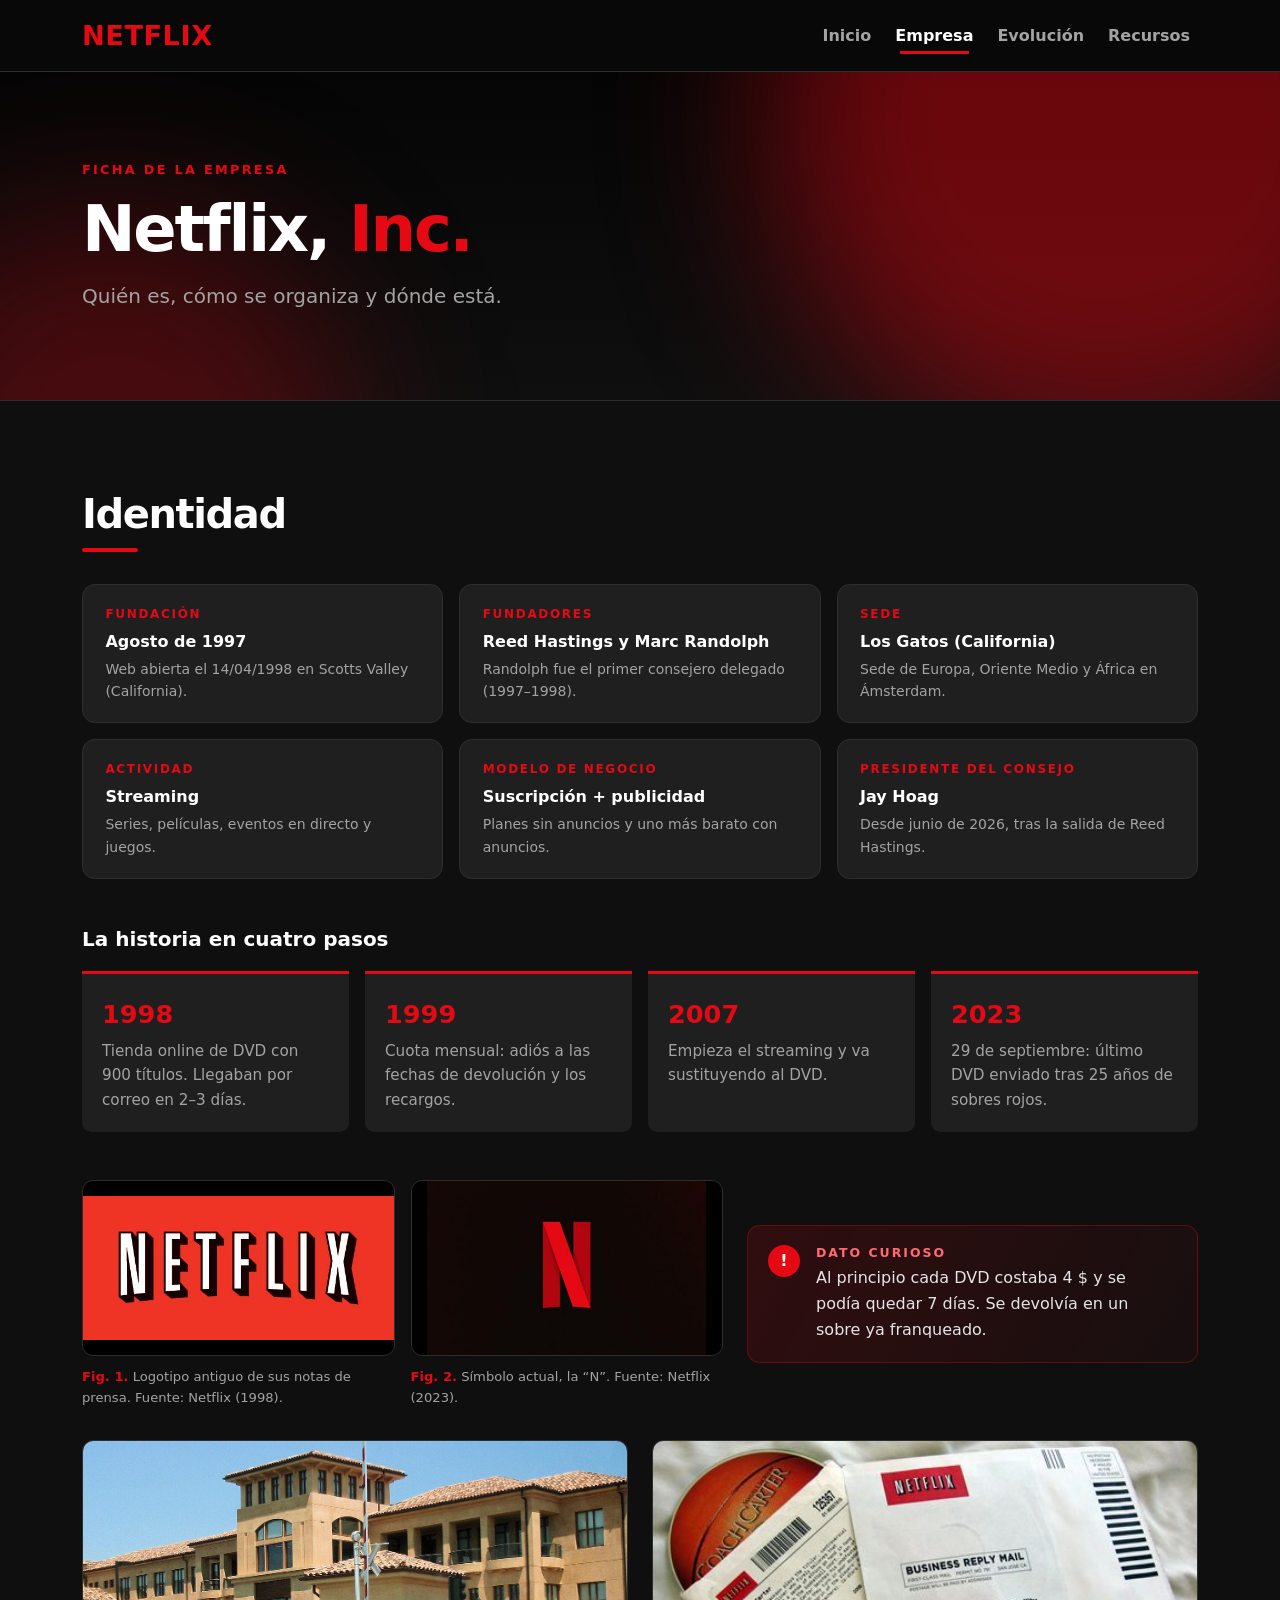
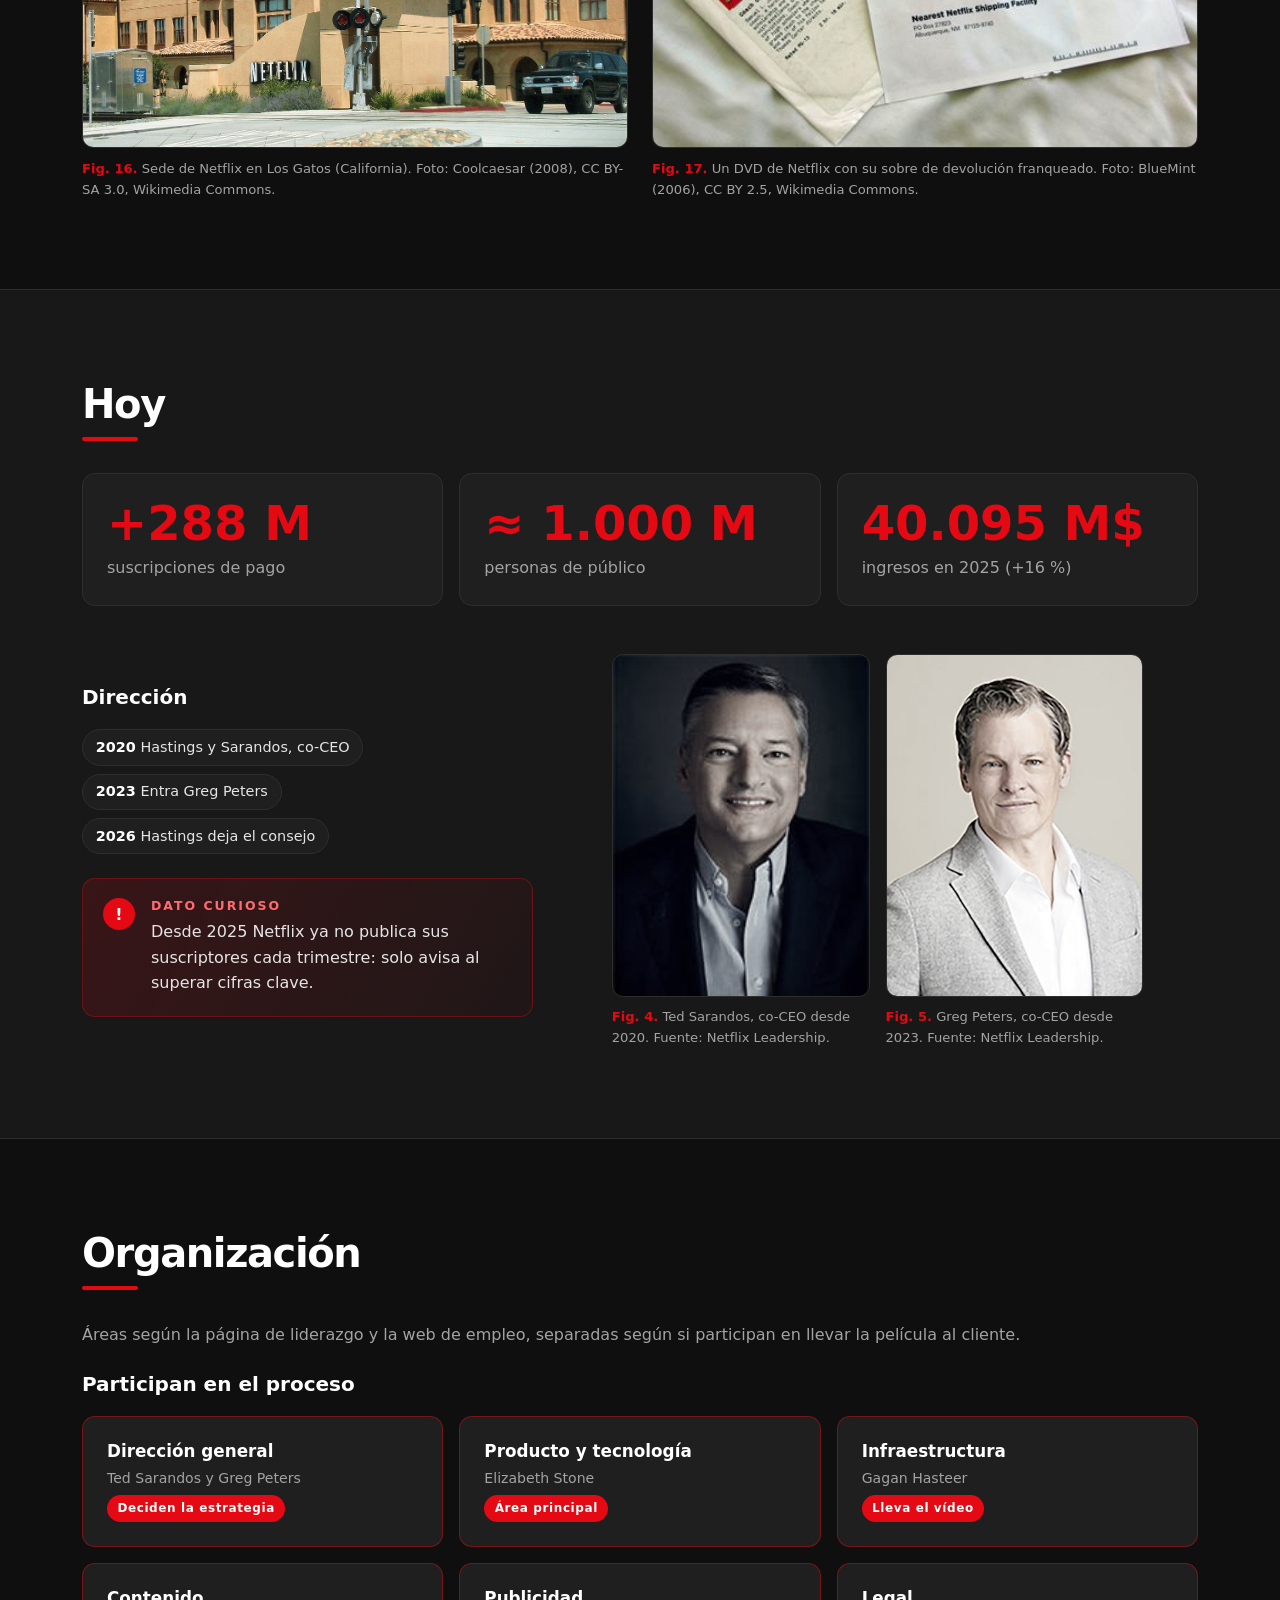
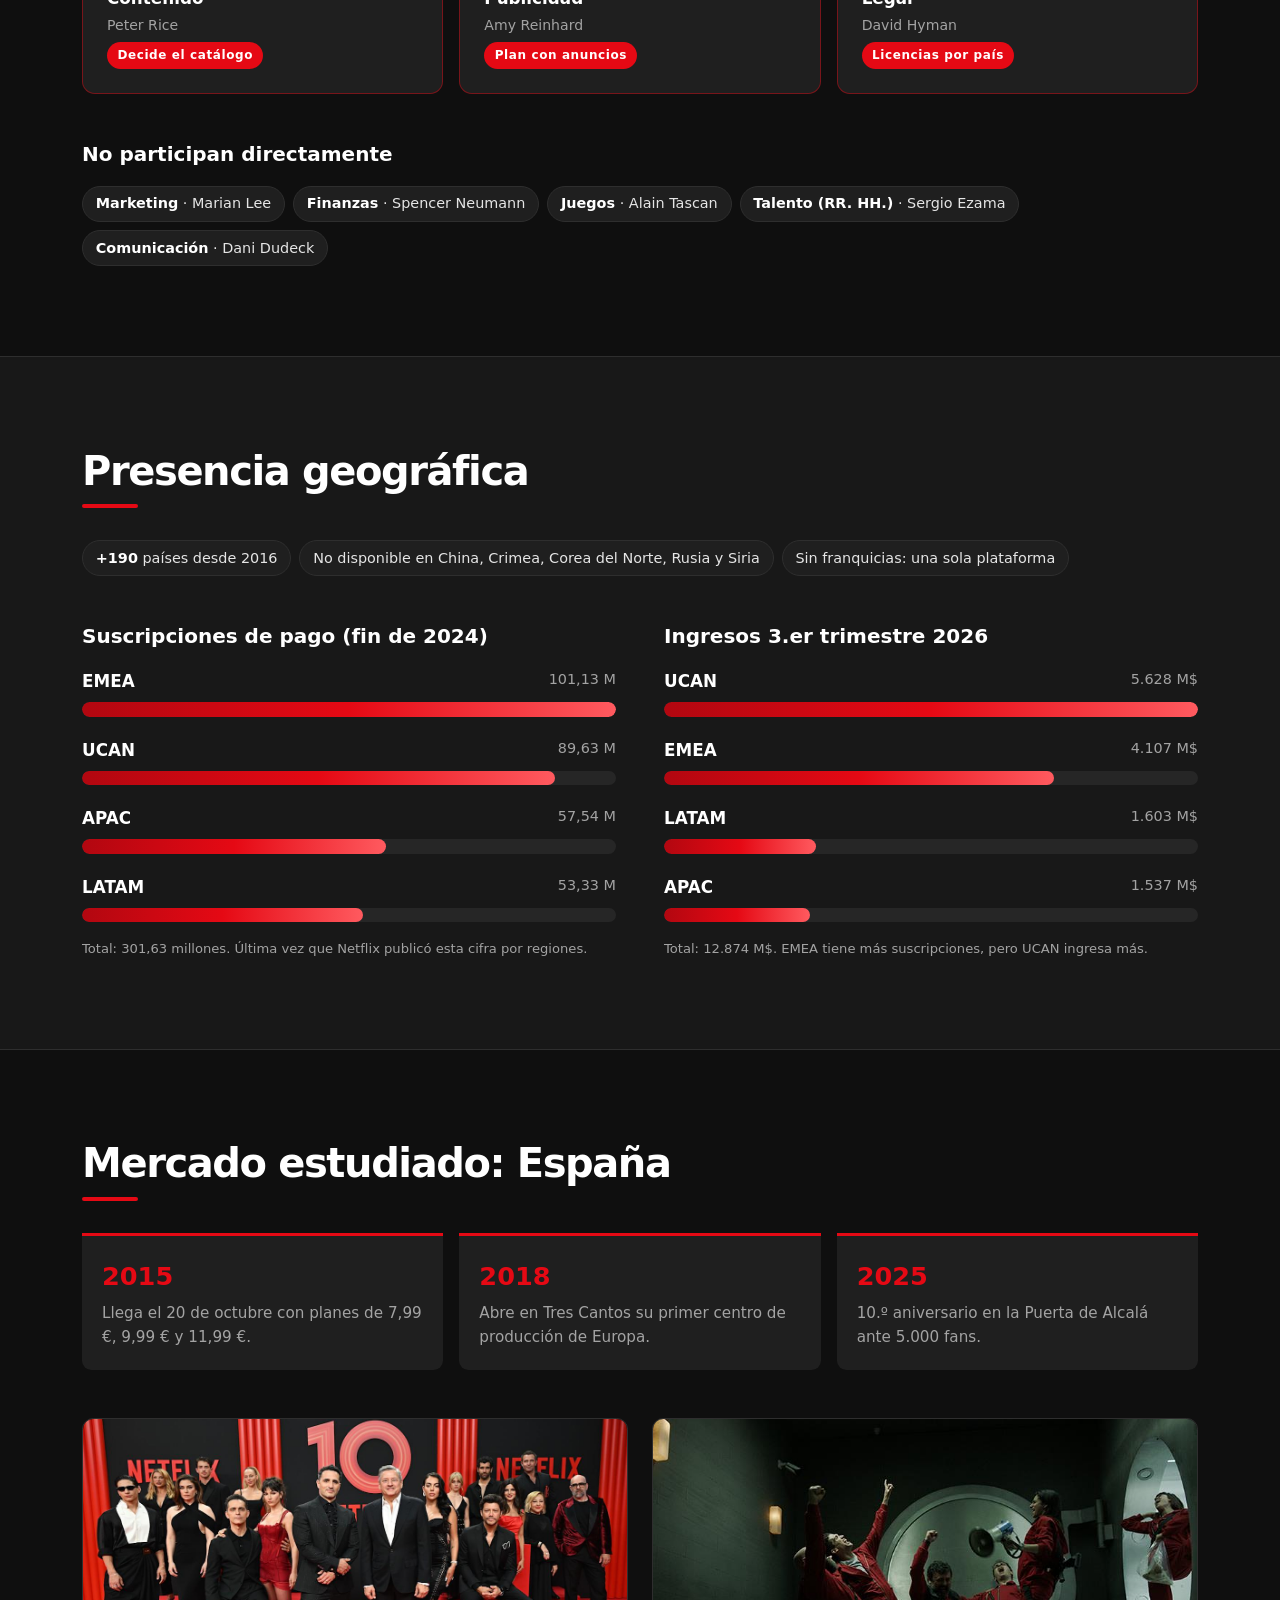
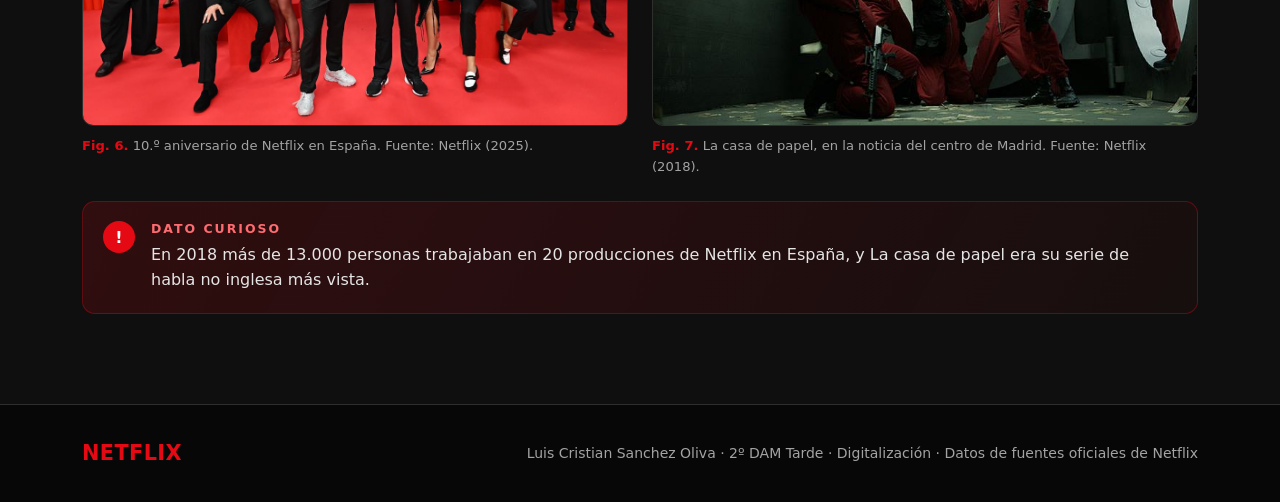
==== commit 4aa61116: "Añade fotos de videoclubs, Blockbuster, la sede y Reed Hastings, y un vídeo de 5 minutos - 7 fotos c" ====
--- a/empresa.html
+++ b/empresa.html
@@ -87,6 +87,21 @@
             </aside>
           </div>
         </div>
+
+        <div class="row g-4 mt-2">
+          <div class="col-md-6 reveal izq">
+            <figure class="figura">
+              <div class="marco"><img src="img/sede-los-gatos.jpg" width="1280" height="961" alt="Edificio de color arena con tejado de teja y el rótulo de Netflix junto a un paso a nivel"></div>
+              <figcaption><strong>Fig. 16.</strong> Sede de Netflix en Los Gatos (California). Foto: Coolcaesar (2008), CC BY-SA 3.0, Wikimedia Commons.</figcaption>
+            </figure>
+          </div>
+          <div class="col-md-6 reveal der">
+            <figure class="figura">
+              <div class="marco"><img src="img/sobre-dvd.jpg" width="490" height="300" alt="DVD de Netflix fuera de su funda junto al sobre blanco de devolución con el logotipo rojo"></div>
+              <figcaption><strong>Fig. 17.</strong> Un DVD de Netflix con su sobre de devolución franqueado. Foto: BlueMint (2006), CC BY 2.5, Wikimedia Commons.</figcaption>
+            </figure>
+          </div>
+        </div>
       </div>
     </section>
 
--- a/css/style.css
+++ b/css/style.css
@@ -920,3 +920,10 @@
 .js .reveal.listo {
   transition: transform .35s var(--ease), border-color .35s ease, box-shadow .35s ease;
 }
+
+.video-embed {
+  overflow: hidden;
+  border-radius: .7rem;
+  border: 1px solid var(--borde);
+  background: #000;
+}
